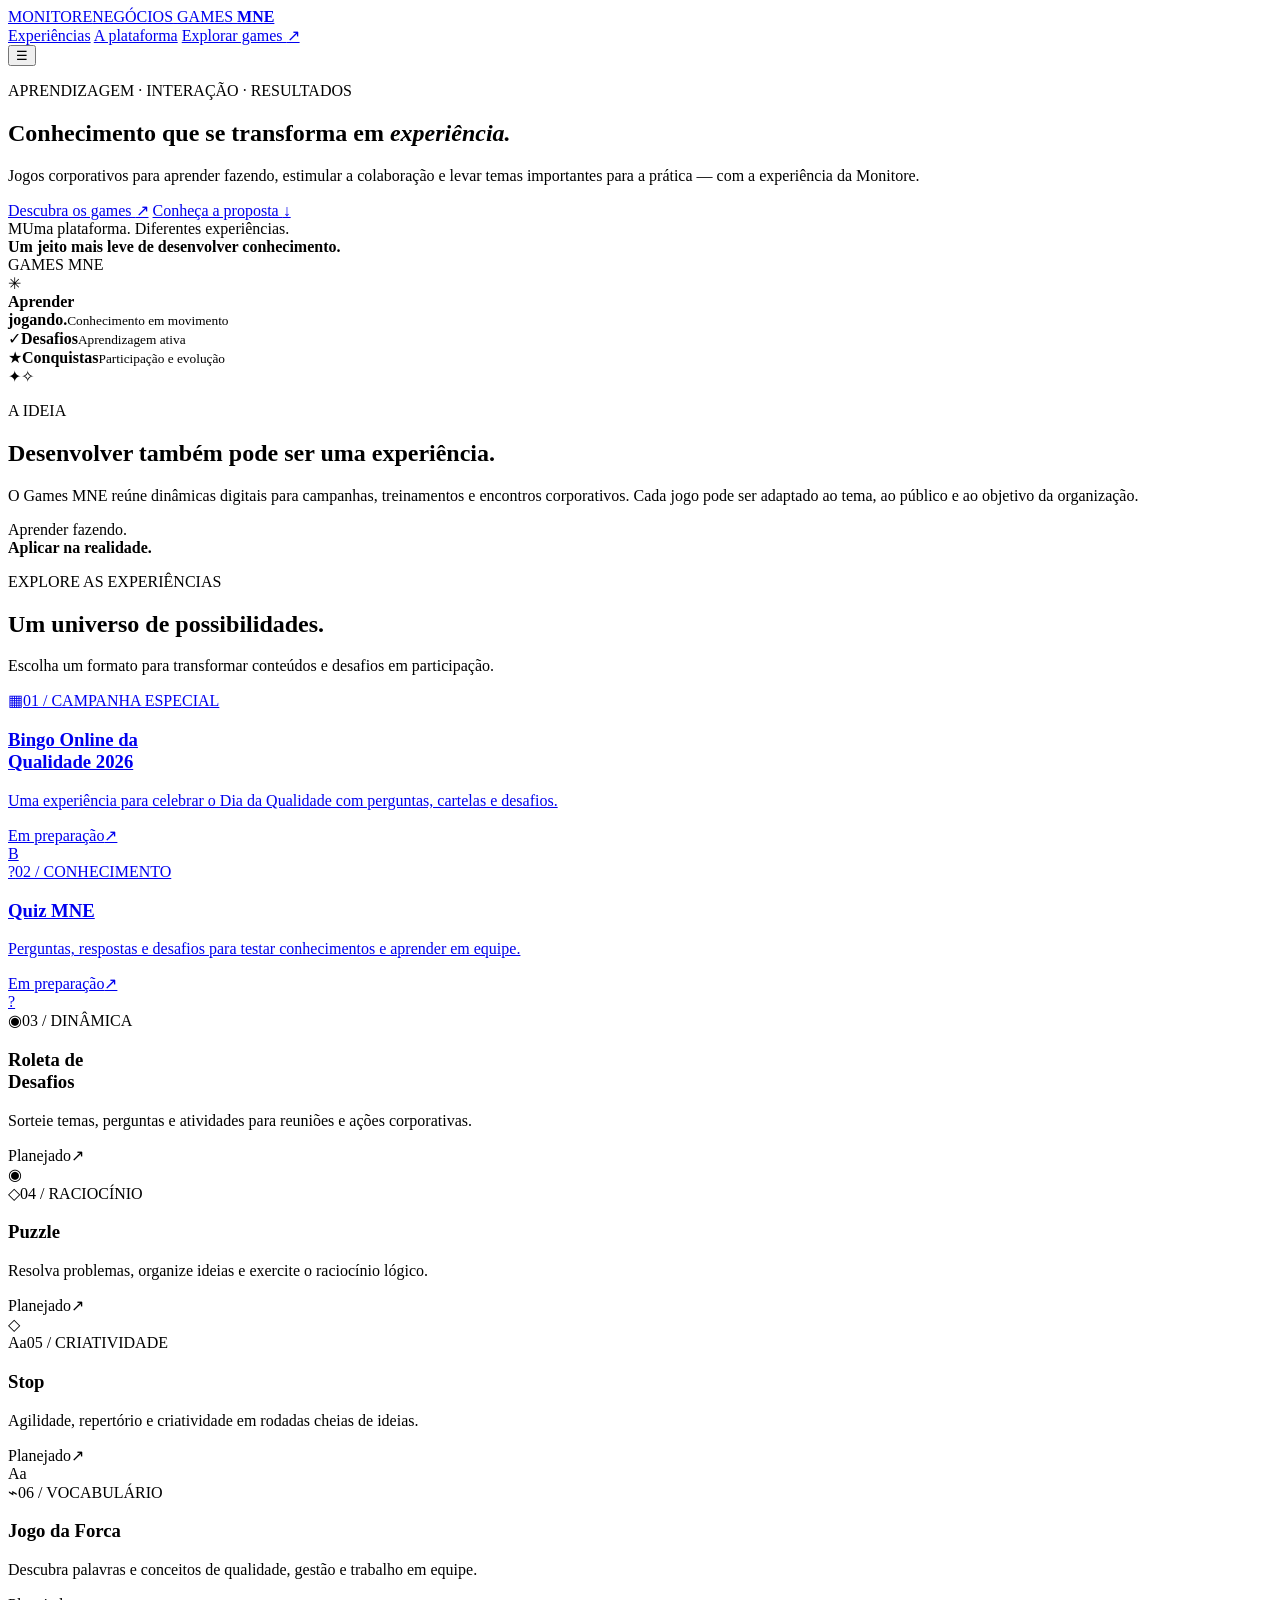
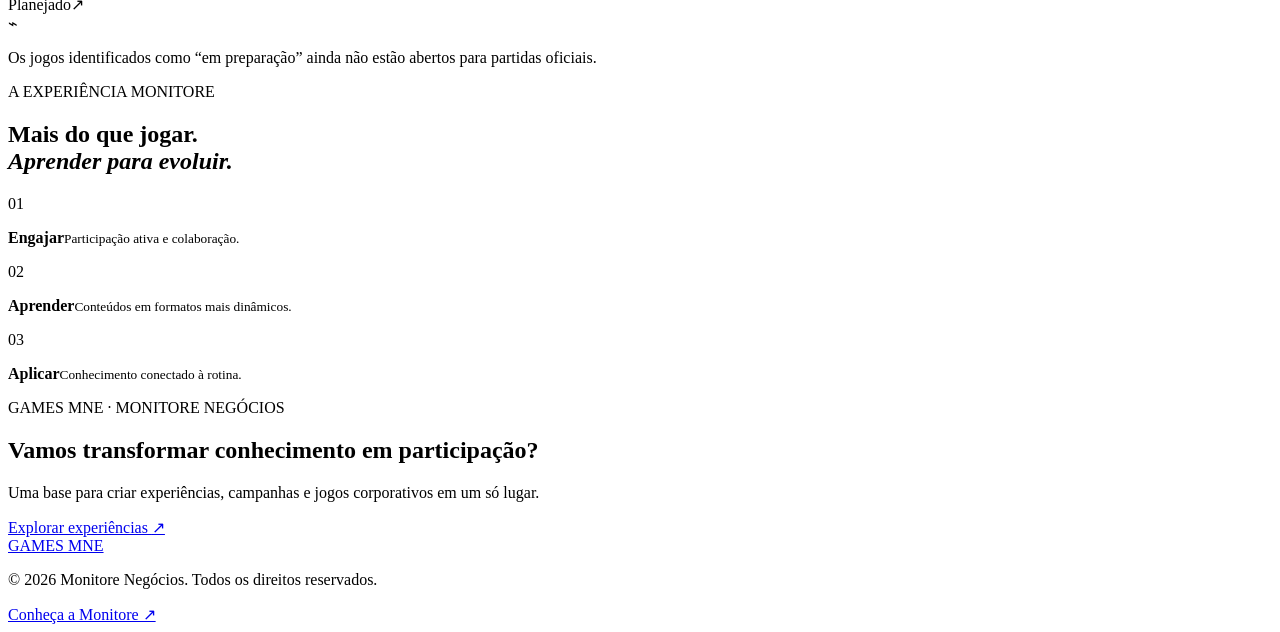
==== index.html @ 3c7bc771 "Create index.html" ====
<!doctype html>
<html lang="pt-BR">
<head>
  <meta charset="utf-8">
  <meta name="viewport" content="width=device-width, initial-scale=1">
  <meta name="theme-color" content="#101d2d">
  <meta name="description" content="Games MNE: experiências interativas para desenvolver conhecimento, qualidade, liderança e colaboração.">
  <title>Games MNE | Monitore Negócios</title>

  <!-- Marca oficial Monitore: URLs de referência. Se a hospedagem da imagem mudar, salve os arquivos oficiais em /assets e atualize estes caminhos. -->
  <link rel="icon" href="https://www.monitorenegocios.com.br/favicon.ico">
  <link rel="shortcut icon" href="https://www.monitorenegocios.com.br/favicon.ico">
  <link rel="apple-touch-icon" href="https://www.monitorenegocios.com.br/favicon.ico">
  <link rel="stylesheet" href="styles.css">
</head>
<body>
  <header class="site-header">
    <div class="container header-inner">
      <a class="brand" href="./" aria-label="Games MNE — página inicial">
        <img class="brand-logo" src="https://sprint.monitorenegocios.com.br/logo-monitore-branca.png" alt="Monitore Negócios" onerror="this.hidden=true;this.nextElementSibling.hidden=false">
        <span class="brand-fallback" hidden>MONITORE<span>NEGÓCIOS</span></span>
        <span class="brand-divider" aria-hidden="true"></span>
        <span class="brand-platform">GAMES <b>MNE</b></span>
      </a>
      <nav class="header-nav" aria-label="Navegação principal">
        <a href="#experiencias">Experiências</a>
        <a href="#sobre">A plataforma</a>
        <a class="nav-cta" href="#experiencias">Explorar games <span aria-hidden="true">↗</span></a>
      </nav>
      <button class="menu-toggle" aria-label="Abrir menu" aria-expanded="false">☰</button>
    </div>
  </header>

  <main>
    <section class="hero">
      <div class="hero-shape shape-one"></div><div class="hero-shape shape-two"></div>
      <div class="container hero-grid">
        <div class="hero-copy">
          <p class="eyebrow"><span></span> APRENDIZAGEM · INTERAÇÃO · RESULTADOS</p>
          <h1>Conhecimento que se transforma em <em>experiência.</em></h1>
          <p class="hero-lead">Jogos corporativos para aprender fazendo, estimular a colaboração e levar temas importantes para a prática — com a experiência da Monitore.</p>
          <div class="hero-actions">
            <a class="button button-primary" href="#experiencias">Descubra os games <span aria-hidden="true">↗</span></a>
            <a class="text-link" href="#sobre">Conheça a proposta <span aria-hidden="true">↓</span></a>
          </div>
          <div class="hero-note"><span class="note-mark">M</span><span>Uma plataforma. Diferentes experiências.<br><strong>Um jeito mais leve de desenvolver conhecimento.</strong></span></div>
        </div>
        <div class="hero-art" aria-label="Categorias de jogos corporativos">
          <div class="art-orbit orbit-a"></div><div class="art-orbit orbit-b"></div>
          <div class="art-card card-main"><span class="art-label">GAMES MNE</span><div class="game-symbol">✳</div><strong>Aprender<br>jogando.</strong><small>Conhecimento em movimento</small></div>
          <div class="float-card float-top"><span class="float-icon aqua">✓</span><span><b>Desafios</b><small>Aprendizagem ativa</small></span></div>
          <div class="float-card float-bottom"><span class="float-icon blue">★</span><span><b>Conquistas</b><small>Participação e evolução</small></span></div>
          <span class="spark spark-one">✦</span><span class="spark spark-two">✧</span>
        </div>
      </div>
    </section>

    <section class="intro-strip" id="sobre">
      <div class="container strip-grid">
        <p class="section-kicker">A IDEIA</p>
        <div><h2>Desenvolver também pode ser uma experiência.</h2><p>O Games MNE reúne dinâmicas digitais para campanhas, treinamentos e encontros corporativos. Cada jogo pode ser adaptado ao tema, ao público e ao objetivo da organização.</p></div>
        <div class="strip-aside"><span class="aside-line"></span><p>Aprender fazendo.<br><strong>Aplicar na realidade.</strong></p></div>
      </div>
    </section>

    <section class="experiences section" id="experiencias">
      <div class="container">
        <div class="section-heading">
          <div><p class="section-kicker">EXPLORE AS EXPERIÊNCIAS</p><h2>Um universo de possibilidades.</h2></div>
          <p>Escolha um formato para transformar conteúdos e desafios em participação.</p>
        </div>
        <div class="games-grid">
          <a class="game-card game-featured" href="games/bingo-qualidade-2026/">
            <div class="game-card-top"><span class="game-icon icon-aqua">▦</span><span class="card-number">01 / CAMPANHA ESPECIAL</span></div>
            <div class="game-card-copy"><h3>Bingo Online da<br>Qualidade 2026</h3><p>Uma experiência para celebrar o Dia da Qualidade com perguntas, cartelas e desafios.</p></div>
            <div class="game-card-bottom"><span class="status status-live"><i></i> Em preparação</span><span class="round-arrow">↗</span></div>
            <span class="card-watermark">B</span>
          </a>
          <a class="game-card" href="games/quiz/">
            <div class="game-card-top"><span class="game-icon icon-blue">?</span><span class="card-number">02 / CONHECIMENTO</span></div>
            <div class="game-card-copy"><h3>Quiz MNE</h3><p>Perguntas, respostas e desafios para testar conhecimentos e aprender em equipe.</p></div>
            <div class="game-card-bottom"><span class="status"><i></i> Em preparação</span><span class="round-arrow">↗</span></div>
            <span class="card-watermark">?</span>
          </a>
          <article class="game-card">
            <div class="game-card-top"><span class="game-icon icon-violet">◉</span><span class="card-number">03 / DINÂMICA</span></div>
            <div class="game-card-copy"><h3>Roleta de<br>Desafios</h3><p>Sorteie temas, perguntas e atividades para reuniões e ações corporativas.</p></div>
            <div class="game-card-bottom"><span class="status"><i></i> Planejado</span><span class="round-arrow">↗</span></div><span class="card-watermark">◉</span>
          </article>
          <article class="game-card">
            <div class="game-card-top"><span class="game-icon icon-orange">◇</span><span class="card-number">04 / RACIOCÍNIO</span></div>
            <div class="game-card-copy"><h3>Puzzle</h3><p>Resolva problemas, organize ideias e exercite o raciocínio lógico.</p></div>
            <div class="game-card-bottom"><span class="status"><i></i> Planejado</span><span class="round-arrow">↗</span></div><span class="card-watermark">◇</span>
          </article>
          <article class="game-card">
            <div class="game-card-top"><span class="game-icon icon-pink">Aa</span><span class="card-number">05 / CRIATIVIDADE</span></div>
            <div class="game-card-copy"><h3>Stop</h3><p>Agilidade, repertório e criatividade em rodadas cheias de ideias.</p></div>
            <div class="game-card-bottom"><span class="status"><i></i> Planejado</span><span class="round-arrow">↗</span></div><span class="card-watermark">Aa</span>
          </article>
          <article class="game-card">
            <div class="game-card-top"><span class="game-icon icon-green">⌁</span><span class="card-number">06 / VOCABULÁRIO</span></div>
            <div class="game-card-copy"><h3>Jogo da Forca</h3><p>Descubra palavras e conceitos de qualidade, gestão e trabalho em equipe.</p></div>
            <div class="game-card-bottom"><span class="status"><i></i> Planejado</span><span class="round-arrow">↗</span></div><span class="card-watermark">⌁</span>
          </article>
        </div>
        <p class="grid-footnote"><span class="status-dot"></span> Os jogos identificados como “em preparação” ainda não estão abertos para partidas oficiais.</p>
      </div>
    </section>

    <section class="method-band">
      <div class="container method-inner">
        <div><p class="section-kicker">A EXPERIÊNCIA MONITORE</p><h2>Mais do que jogar.<br><em>Aprender para evoluir.</em></h2></div>
        <div class="method-points"><div><span>01</span><p><strong>Engajar</strong><small>Participação ativa e colaboração.</small></p></div><div><span>02</span><p><strong>Aprender</strong><small>Conteúdos em formatos mais dinâmicos.</small></p></div><div><span>03</span><p><strong>Aplicar</strong><small>Conhecimento conectado à rotina.</small></p></div></div>
      </div>
    </section>

    <section class="closing-cta">
      <div class="container closing-inner"><div><p class="section-kicker">GAMES MNE · MONITORE NEGÓCIOS</p><h2>Vamos transformar conhecimento em participação?</h2><p>Uma base para criar experiências, campanhas e jogos corporativos em um só lugar.</p></div><a class="button button-light" href="#experiencias">Explorar experiências <span aria-hidden="true">↗</span></a></div>
    </section>
  </main>

  <footer class="site-footer">
    <div class="container footer-inner">
      <a class="footer-brand" href="./"><img src="https://sprint.monitorenegocios.com.br/logo-monitore-branca.png" alt="Monitore Negócios" onerror="this.hidden=true"><span>GAMES MNE</span></a>
      <p>© <span id="year">2026</span> Monitore Negócios. Todos os direitos reservados.</p>
      <a href="https://www.monitorenegocios.com.br/" target="_blank" rel="noopener noreferrer">Conheça a Monitore ↗</a>
    </div>
  </footer>
  <script>
    document.getElementById('year').textContent = new Date().getFullYear();
    const toggle = document.querySelector('.menu-toggle');
    const nav = document.querySelector('.header-nav');
    toggle.addEventListener('click', () => {
      const open = nav.classList.toggle('nav-open');
      toggle.setAttribute('aria-expanded', String(open));
      toggle.setAttribute('aria-label', open ? 'Fechar menu' : 'Abrir menu');
    });
    nav.querySelectorAll('a').forEach(a => a.addEventListener('click', () => {
      nav.classList.remove('nav-open'); toggle.setAttribute('aria-expanded','false');
    }));
  </script>
</body>
</html>
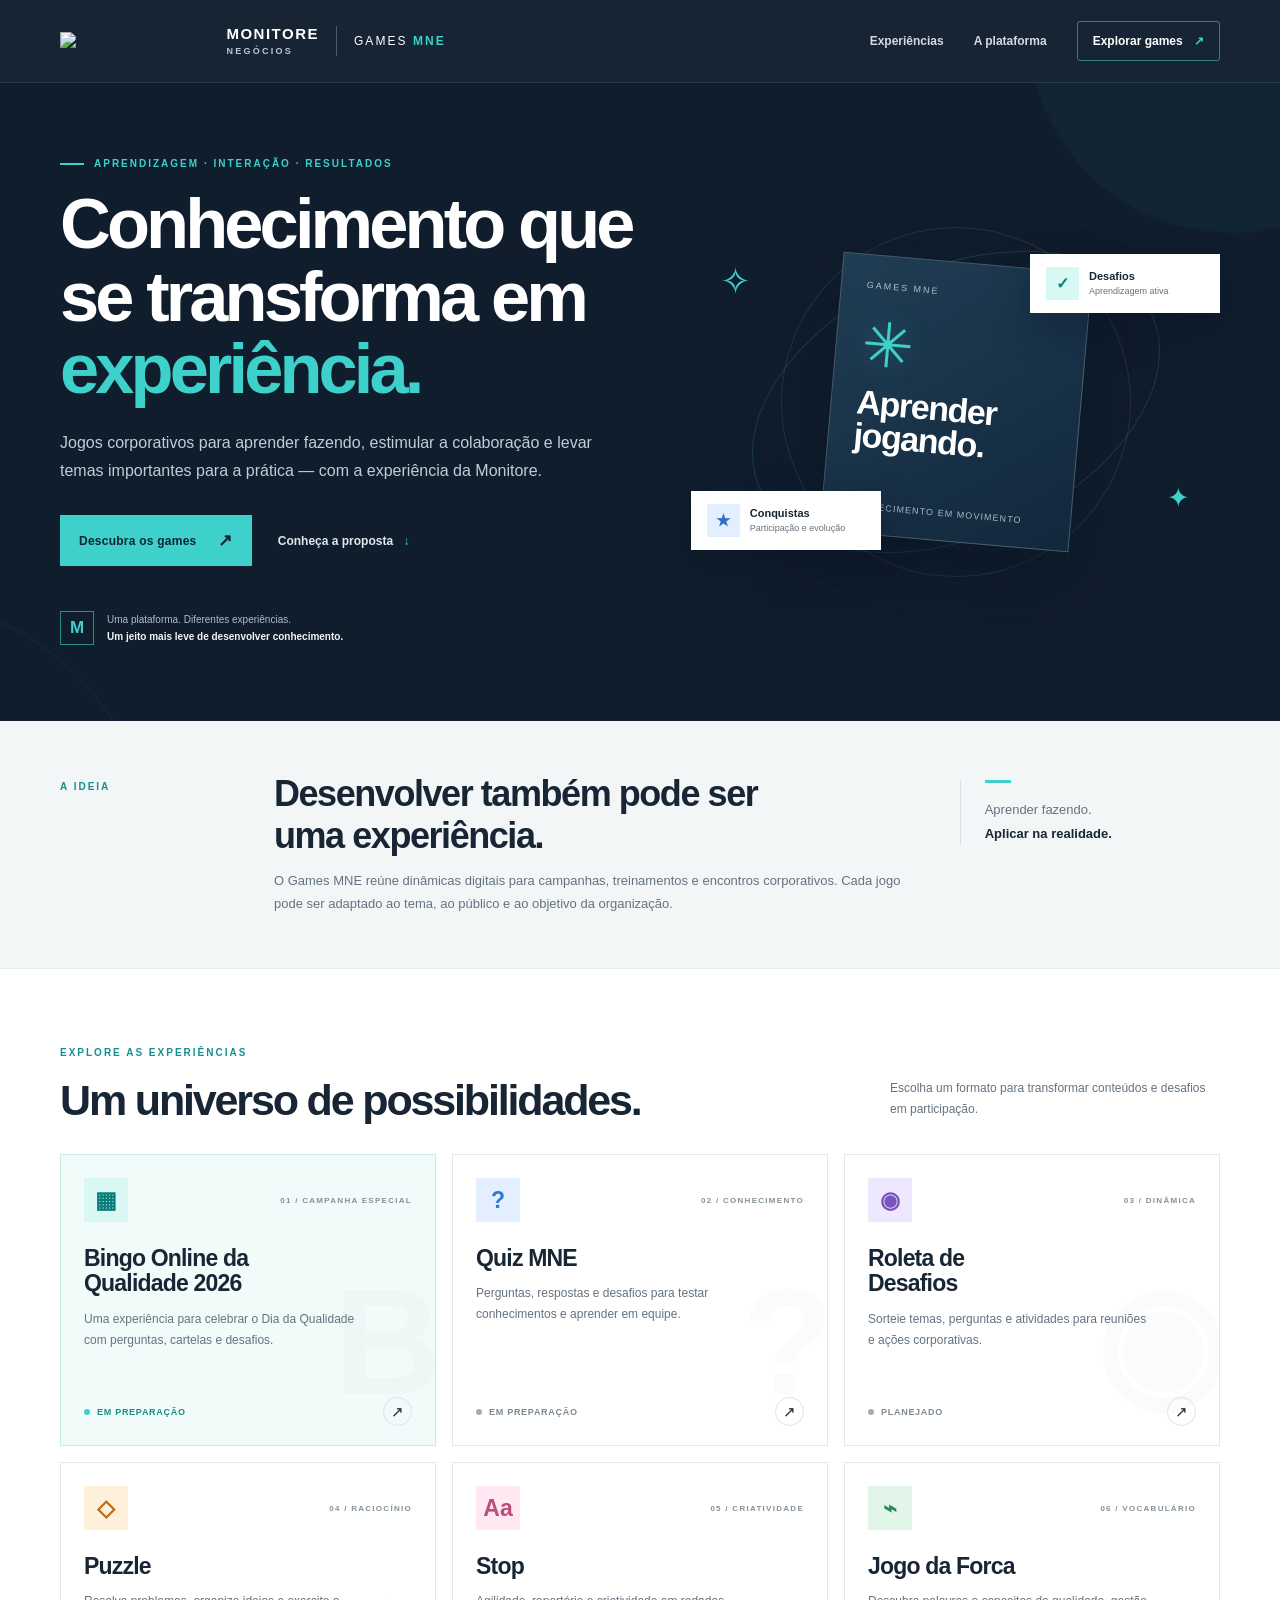
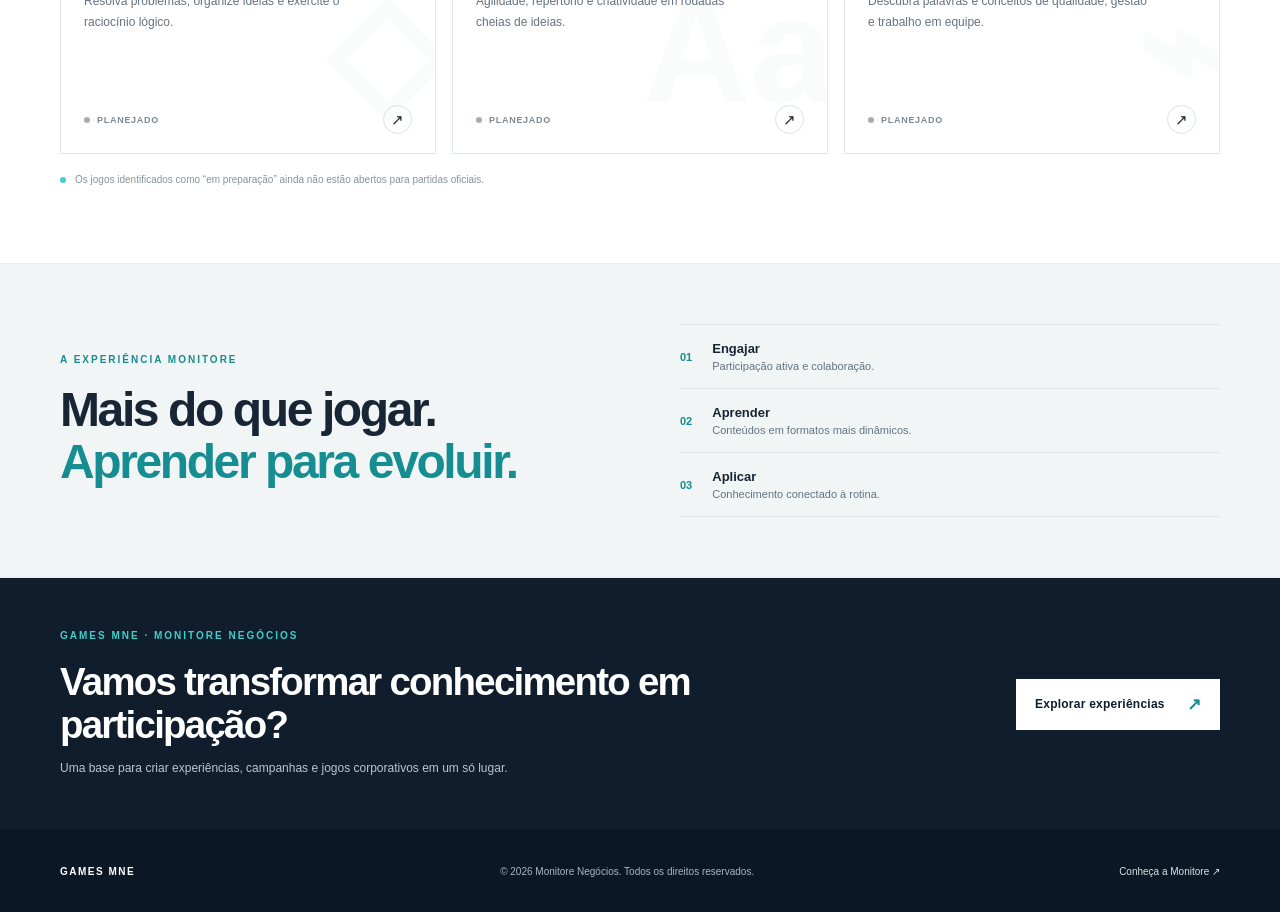
==== commit a2af056c: "Update index.html" ====
--- a/index.html
+++ b/index.html
@@ -76,7 +76,7 @@
             <div class="game-card-bottom"><span class="status status-live"><i></i> Em preparação</span><span class="round-arrow">↗</span></div>
             <span class="card-watermark">B</span>
           </a>
-          <a class="game-card" href="games/quiz/">
+          <a class="game-card" href="quiz/">
             <div class="game-card-top"><span class="game-icon icon-blue">?</span><span class="card-number">02 / CONHECIMENTO</span></div>
             <div class="game-card-copy"><h3>Quiz MNE</h3><p>Perguntas, respostas e desafios para testar conhecimentos e aprender em equipe.</p></div>
             <div class="game-card-bottom"><span class="status"><i></i> Em preparação</span><span class="round-arrow">↗</span></div>
--- a/styles.css
+++ b/styles.css
@@ -0,0 +1,11 @@
+:root{--ink:#172534;--muted:#647381;--navy:#101d2d;--navy2:#172c41;--aqua:#3ed0ca;--blue:#4b94ee;--line:#e2e8ec;--paper:#f7f9fa;--white:#fff;--max:1160px}
+*{box-sizing:border-box}html{scroll-behavior:smooth;scroll-padding-top:85px}body{margin:0;font-family:Inter,"Segoe UI",Roboto,Arial,sans-serif;color:var(--ink);background:#fff;-webkit-font-smoothing:antialiased}a{color:inherit;text-decoration:none}.container{width:min(var(--max),calc(100% - 48px));margin-inline:auto}
+.site-header{position:sticky;top:0;z-index:20;background:rgba(16,29,45,.97);backdrop-filter:blur(14px);border-bottom:1px solid rgba(255,255,255,.1)}.header-inner{height:82px;display:flex;align-items:center;justify-content:space-between;gap:24px}.brand{display:flex;align-items:center;gap:17px;min-width:0}.brand-logo{display:block;max-width:150px;max-height:43px;object-fit:contain}.brand-fallback{font-size:15px;line-height:1.05;letter-spacing:.1em;font-weight:800;color:#fff}.brand-fallback span{display:block;font-size:9px;letter-spacing:.25em;margin-top:5px;color:#b7c8d4}.brand-divider{height:30px;width:1px;background:rgba(255,255,255,.25)}.brand-platform{font-size:12px;letter-spacing:.17em;color:#fff;white-space:nowrap}.brand-platform b{color:var(--aqua)}.header-nav{display:flex;align-items:center;gap:30px;color:#d3dce3;font-size:12px;font-weight:600}.header-nav>a:not(.nav-cta):hover{color:var(--aqua)}.nav-cta{border:1px solid rgba(62,208,202,.55);padding:12px 15px;border-radius:3px;color:#fff}.nav-cta span{color:var(--aqua);margin-left:8px}.menu-toggle{display:none;background:none;border:0;color:#fff;font-size:24px}
+.hero{position:relative;overflow:hidden;background:var(--navy);color:#fff;min-height:540px}.hero-grid{position:relative;z-index:1;display:grid;grid-template-columns:1.05fr .95fr;align-items:center;gap:50px;padding-top:75px;padding-bottom:76px}.hero-copy{max-width:620px}.eyebrow,.section-kicker{margin:0 0 19px;font-size:10px;letter-spacing:.2em;font-weight:800;color:#168e91}.hero .eyebrow{color:var(--aqua);display:flex;align-items:center;gap:10px}.eyebrow span{width:24px;height:2px;background:var(--aqua)}h1,h2,h3,p{margin-top:0}.hero h1{max-width:660px;margin-bottom:23px;font-size:clamp(44px,5.5vw,72px);line-height:1.03;letter-spacing:-.055em;font-weight:650}.hero h1 em,.method-band h2 em{font-style:normal;color:var(--aqua)}.hero-lead{max-width:570px;color:#c0ccd6;font-size:16px;line-height:1.8;margin-bottom:29px}.hero-actions{display:flex;align-items:center;gap:26px;flex-wrap:wrap}.button{display:inline-flex;align-items:center;justify-content:center;gap:22px;padding:15px 19px;font-size:12px;font-weight:800;letter-spacing:.02em;transition:transform .18s,background .18s}.button:hover{transform:translateY(-2px)}.button-primary{background:var(--aqua);color:#102334}.button-primary span,.button-light span{font-size:17px}.text-link{font-size:12px;color:#e0e7ec;font-weight:700}.text-link span{color:var(--aqua);padding-left:7px}.hero-note{display:flex;align-items:center;gap:13px;margin-top:45px;color:#aebdca;font-size:10px;line-height:1.7}.hero-note strong{color:#f1f5f7;font-weight:600}.note-mark{display:grid;place-items:center;width:34px;height:34px;border:1px solid rgba(62,208,202,.6);color:var(--aqua);font-weight:900;font-size:17px}.hero-art{position:relative;min-height:390px;display:grid;place-items:center}.art-orbit{position:absolute;border:1px solid rgba(62,208,202,.18);border-radius:50%;transform:rotate(-24deg)}.orbit-a{width:430px;height:270px}.orbit-b{width:350px;height:350px;border-color:rgba(255,255,255,.09)}.card-main{position:relative;z-index:2;width:250px;height:280px;padding:25px 25px 22px;border:1px solid rgba(255,255,255,.2);background:linear-gradient(145deg,#203d54,#12283c);box-shadow:0 30px 70px #07132170;transform:rotate(5deg);display:flex;flex-direction:column;align-items:flex-start}.art-label{font-size:9px;letter-spacing:.22em;color:#a9c0ce}.game-symbol{font-size:62px;line-height:1;color:var(--aqua);margin-top:24px;text-shadow:0 0 30px #3ed0ca40}.card-main strong{font-size:34px;line-height:.98;letter-spacing:-.04em;margin-top:10px}.card-main small{margin-top:auto;font-size:9px;letter-spacing:.12em;color:#a9bac7;text-transform:uppercase}.float-card{position:absolute;z-index:3;display:flex;align-items:center;gap:10px;padding:13px 16px;background:#fff;color:var(--ink);box-shadow:0 15px 40px #07132155;min-width:190px}.float-top{top:47px;right:0}.float-bottom{bottom:47px;left:-2px}.float-icon{display:grid;place-items:center;width:33px;height:33px;font-size:16px;font-weight:900}.float-icon.aqua{background:#d8f8f4;color:#0c817d}.float-icon.blue{background:#e2efff;color:#2d6fc3}.float-card b,.float-card small{display:block}.float-card b{font-size:11px}.float-card small{font-size:9px;color:var(--muted);margin-top:4px}.spark{position:absolute;color:var(--aqua);font-size:27px}.spark-one{right:30px;bottom:83px}.spark-two{left:27px;top:53px;font-size:37px}.hero-shape{position:absolute;pointer-events:none;border-radius:50%;filter:blur(1px)}.shape-one{width:400px;height:400px;right:-150px;top:-250px;background:#3ed0ca0c}.shape-two{width:500px;height:500px;left:-350px;bottom:-380px;border:1px solid #3ed0ca22}
+.intro-strip{background:#f3f6f7;border-bottom:1px solid #e9eef1}.strip-grid{display:grid;grid-template-columns:.55fr 2fr .8fr;gap:35px;align-items:start;padding-top:52px;padding-bottom:52px}.strip-grid .section-kicker{margin-top:8px}.strip-grid h2{max-width:560px;font-size:clamp(25px,3vw,36px);letter-spacing:-.04em;line-height:1.15;margin-bottom:13px}.strip-grid>div>p{max-width:650px;color:var(--muted);font-size:13px;line-height:1.8;margin-bottom:0}.strip-aside{border-left:1px solid #d8e0e5;padding-left:24px;margin-top:7px}.aside-line{display:block;width:26px;height:3px;background:var(--aqua);margin-bottom:15px}.strip-aside p{color:#71808b;font-size:12px;line-height:1.8}.strip-aside strong{color:var(--ink)}
+.section{padding:78px 0}.section-heading{display:flex;align-items:end;justify-content:space-between;gap:40px;margin-bottom:30px}.section-heading h2{font-size:clamp(30px,4vw,43px);line-height:1.1;letter-spacing:-.05em;margin-bottom:0}.section-heading>p{max-width:330px;color:var(--muted);font-size:12px;line-height:1.8;margin-bottom:3px}.games-grid{display:grid;grid-template-columns:repeat(3,minmax(0,1fr));gap:16px}.game-card{position:relative;isolation:isolate;overflow:hidden;display:flex;flex-direction:column;min-height:292px;padding:23px 23px 19px;border:1px solid #e1e8ec;background:#fff;transition:transform .2s,border-color .2s,box-shadow .2s}.game-card:hover{transform:translateY(-4px);border-color:#a8deda;box-shadow:0 18px 35px #1725340c}.game-featured{background:#f1fbfa;border-color:#c6eae7}.game-card-top,.game-card-bottom{display:flex;align-items:center;justify-content:space-between;gap:12px}.game-icon{display:grid;place-items:center;width:44px;height:44px;font-size:23px;font-weight:700}.icon-aqua{background:#d9f7f3;color:#087c78}.icon-blue{background:#e3efff;color:#3278cf}.icon-violet{background:#eee8ff;color:#7852be}.icon-orange{background:#fff0dc;color:#b96d17}.icon-pink{background:#ffe8f1;color:#bb4c7c}.icon-green{background:#e1f5e8;color:#308653}.card-number{font-size:8px;letter-spacing:.16em;font-weight:800;color:#84919a}.game-card-copy{position:relative;z-index:1;margin-top:24px;margin-bottom:23px}.game-card h3{font-size:23px;line-height:1.1;letter-spacing:-.035em;margin-bottom:12px}.game-card p{max-width:280px;font-size:12px;line-height:1.75;color:var(--muted);margin-bottom:0}.game-card-bottom{margin-top:auto}.status{display:inline-flex;align-items:center;gap:7px;font-size:9px;font-weight:800;text-transform:uppercase;letter-spacing:.08em;color:#7d8a94}.status i{display:inline-block;width:6px;height:6px;border-radius:50%;background:#a3afb7}.status-live{color:#168e87}.status-live i,.status-dot{background:var(--aqua)}.round-arrow{display:grid;place-items:center;width:29px;height:29px;border:1px solid #dbe3e8;border-radius:50%;font-size:15px;transition:background .2s,color .2s}.game-card:hover .round-arrow{background:var(--navy);color:#fff;border-color:var(--navy)}.card-watermark{position:absolute;z-index:-1;right:-7px;bottom:28px;font-size:150px;font-weight:900;color:#112a3b05;line-height:1}.grid-footnote{display:flex;align-items:center;gap:9px;margin:20px 0 0;color:#87939c;font-size:10px}.status-dot{width:6px;height:6px;border-radius:50%}
+.method-band{background:#f1f5f6;border-block:1px solid #e6ecef}.method-inner{display:grid;grid-template-columns:1fr 1fr;gap:80px;align-items:center;padding-top:60px;padding-bottom:60px}.method-band h2{font-size:clamp(34px,4vw,48px);line-height:1.08;letter-spacing:-.05em;margin-bottom:0}.method-band h2 em{color:#168e91}.method-points{display:grid;gap:0}.method-points>div{display:flex;align-items:center;gap:20px;border-bottom:1px solid #dce5e8;padding:16px 0}.method-points>div:first-child{border-top:1px solid #dce5e8}.method-points>div>span{font-size:11px;color:#168e91;font-weight:800}.method-points p{margin:0}.method-points strong,.method-points small{display:block}.method-points strong{font-size:13px}.method-points small{margin-top:4px;color:var(--muted);font-size:11px}
+.closing-cta{background:var(--navy);color:#fff}.closing-inner{display:flex;align-items:center;justify-content:space-between;gap:40px;padding-top:52px;padding-bottom:52px}.closing-inner .section-kicker{color:var(--aqua)}.closing-inner h2{font-size:clamp(27px,3vw,39px);letter-spacing:-.045em;max-width:640px;line-height:1.12;margin-bottom:12px}.closing-inner p:not(.section-kicker){font-size:12px;color:#b8c7d2;line-height:1.7;margin-bottom:0}.button-light{background:#fff;color:var(--navy);white-space:nowrap}.button-light span{color:#168e91}.site-footer{background:#0b1724;color:#a8b7c2}.footer-inner{min-height:82px;display:flex;align-items:center;justify-content:space-between;gap:20px;flex-wrap:wrap;padding-top:16px;padding-bottom:16px}.footer-brand{display:flex;align-items:center;gap:12px;color:#fff;font-size:10px;letter-spacing:.15em;font-weight:800}.footer-brand img{max-width:95px;max-height:27px;object-fit:contain}.footer-inner p,.footer-inner>a:last-child{font-size:10px;margin:0}.footer-inner>a:last-child{color:#d8e1e6}.footer-inner>a:last-child:hover{color:var(--aqua)}
+@media(max-width:900px){.hero-grid{gap:18px;grid-template-columns:1.1fr .9fr}.hero-art{transform:scale(.9)}.header-nav{gap:18px}.strip-grid{grid-template-columns:.45fr 2fr}.strip-aside{grid-column:2;display:flex;gap:12px;align-items:center;border-left:0;padding-left:0}.strip-aside .aside-line{margin:0}.games-grid{grid-template-columns:repeat(2,minmax(0,1fr))}.method-inner{gap:35px}}
+@media(max-width:650px){.container{width:calc(100% - 34px)}.header-inner{height:70px}.brand{gap:10px}.brand-logo{max-width:115px;max-height:34px}.brand-divider{height:25px}.brand-platform{font-size:10px}.menu-toggle{display:block;cursor:pointer}.header-nav{display:none;position:absolute;top:69px;left:0;right:0;padding:18px 22px 22px;background:#101d2d;border-bottom:1px solid #ffffff20;align-items:stretch;flex-direction:column;gap:17px}.header-nav.nav-open{display:flex}.nav-cta{text-align:center}.hero-grid{grid-template-columns:1fr;padding-top:56px;padding-bottom:38px}.hero h1{font-size:clamp(42px,12vw,60px)}.hero-lead{font-size:14px}.hero-art{min-height:315px;margin-top:4px;transform:scale(.9)}.orbit-a{width:350px;height:230px}.orbit-b{width:285px;height:285px}.card-main{width:210px;height:235px;padding:20px}.game-symbol{font-size:49px;margin-top:18px}.card-main strong{font-size:29px}.float-top{right:0;top:26px}.float-bottom{left:0;bottom:26px}.float-card{min-width:165px;padding:10px}.strip-grid{grid-template-columns:1fr;gap:8px;padding-top:38px;padding-bottom:38px}.strip-grid h2{font-size:29px}.strip-aside{grid-column:auto;margin-top:14px}.section{padding:54px 0}.section-heading{display:block}.section-heading>p{margin-top:15px}.games-grid{grid-template-columns:1fr}.game-card{min-height:245px}.game-card-copy{margin-top:20px}.method-inner{grid-template-columns:1fr;gap:26px;padding-top:45px;padding-bottom:45px}.closing-inner{display:block;padding-top:43px;padding-bottom:43px}.closing-inner .button{margin-top:23px}.footer-inner{align-items:flex-start;flex-direction:column;gap:13px;padding-top:22px;padding-bottom:22px}}
+@media(prefers-reduced-motion:reduce){html{scroll-behavior:auto}*,*::before,*::after{transition:none!important}}
